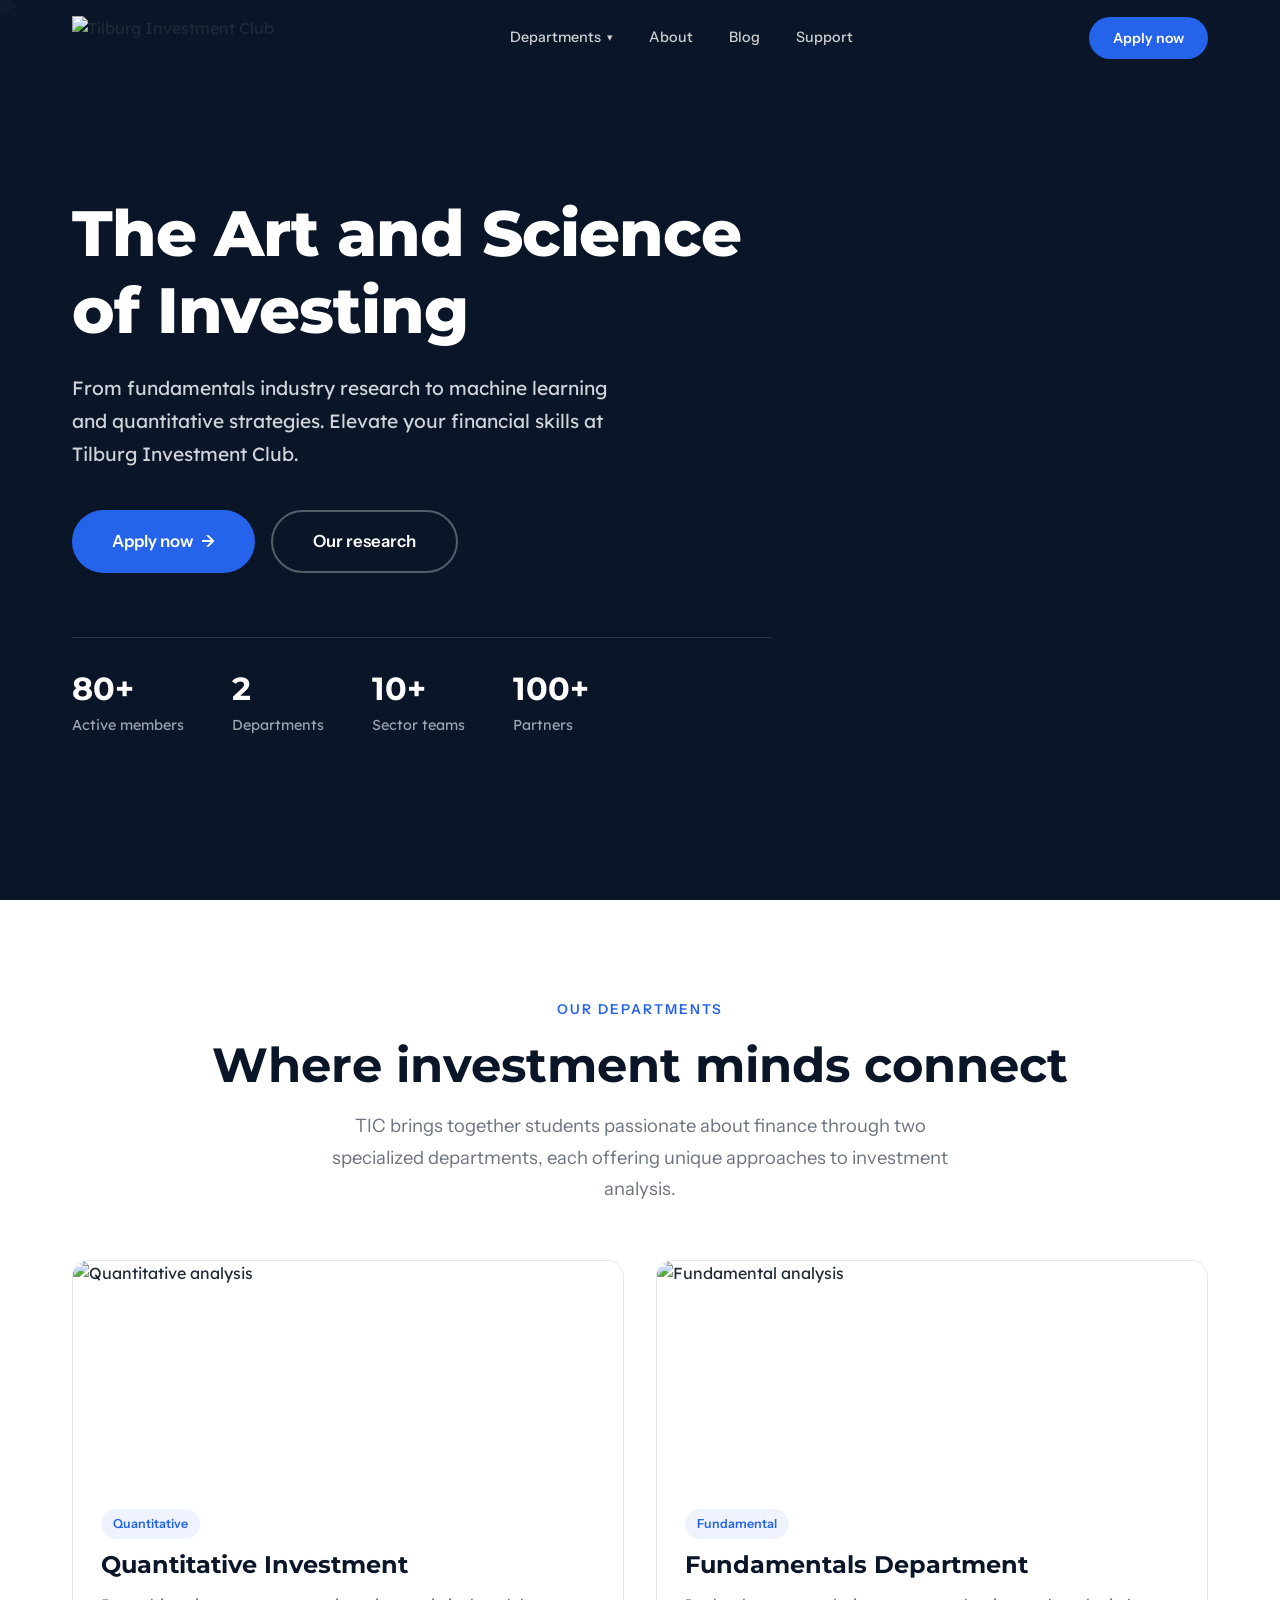
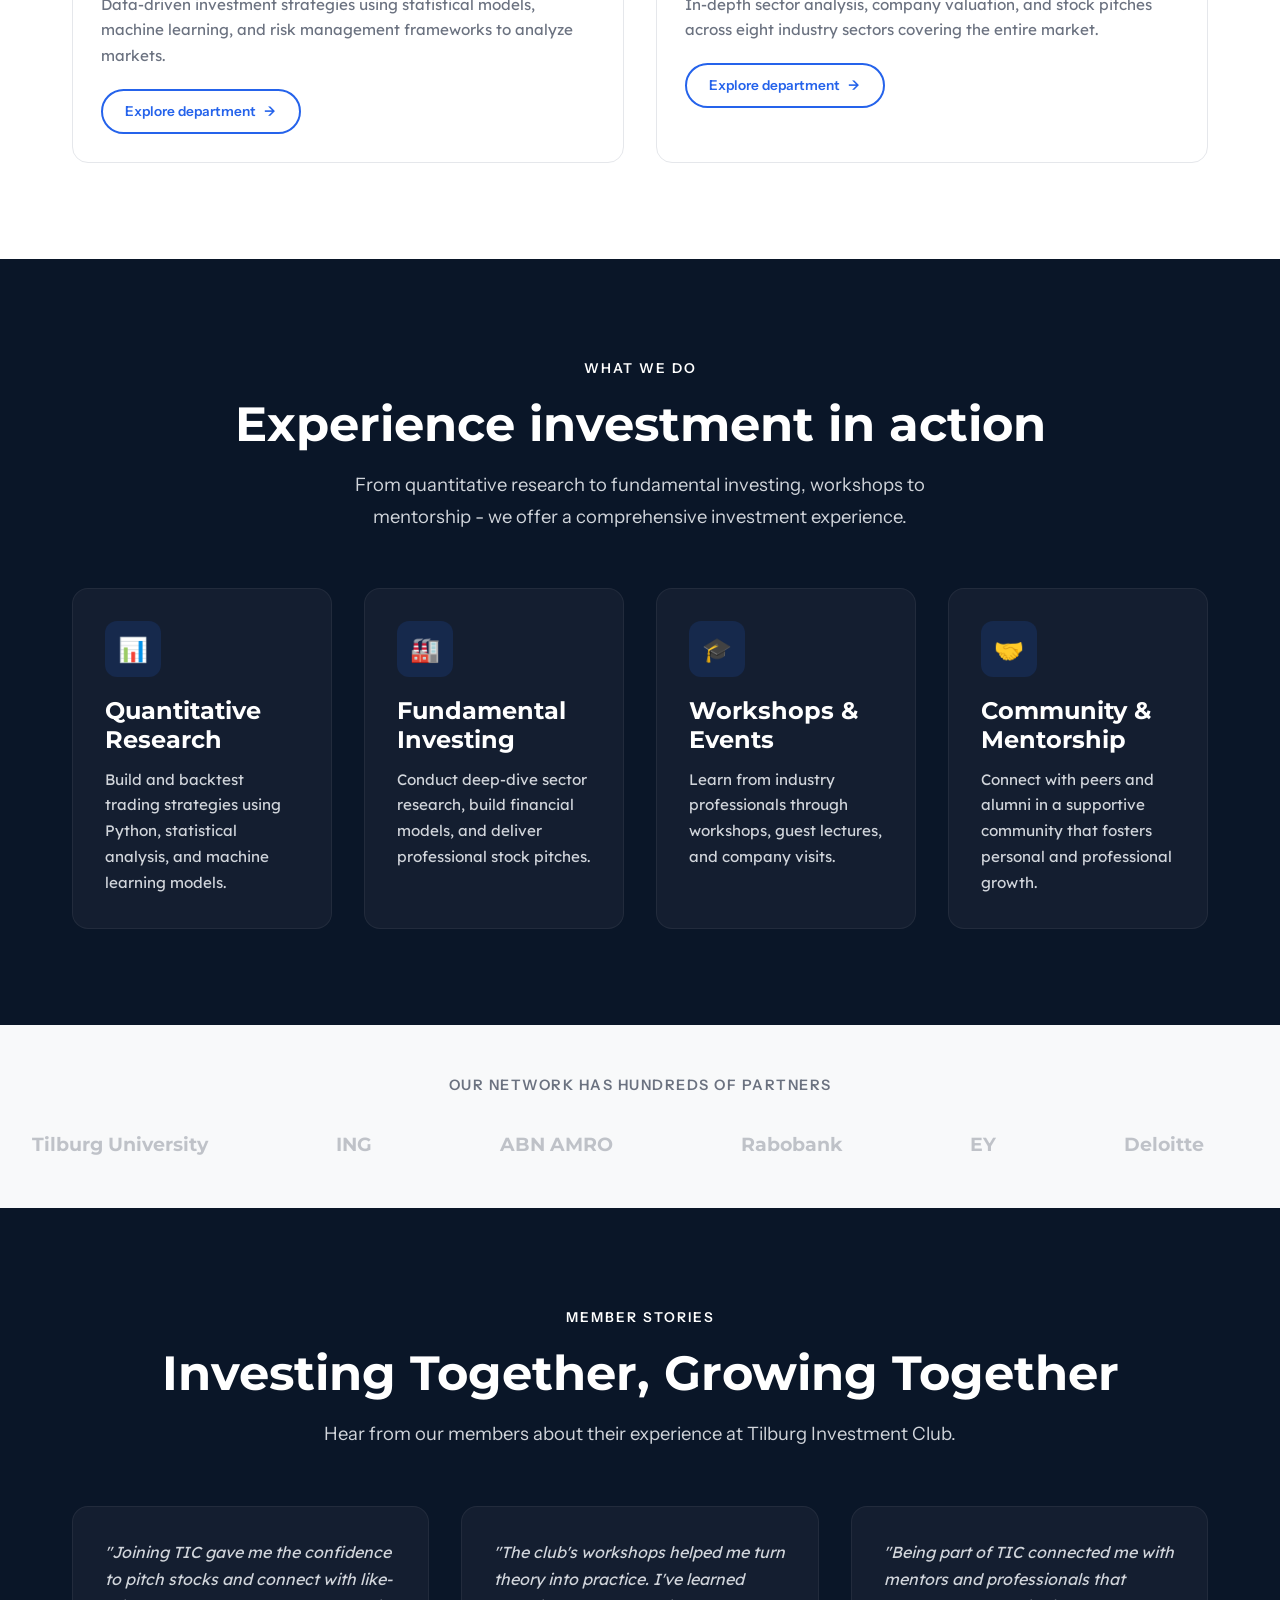
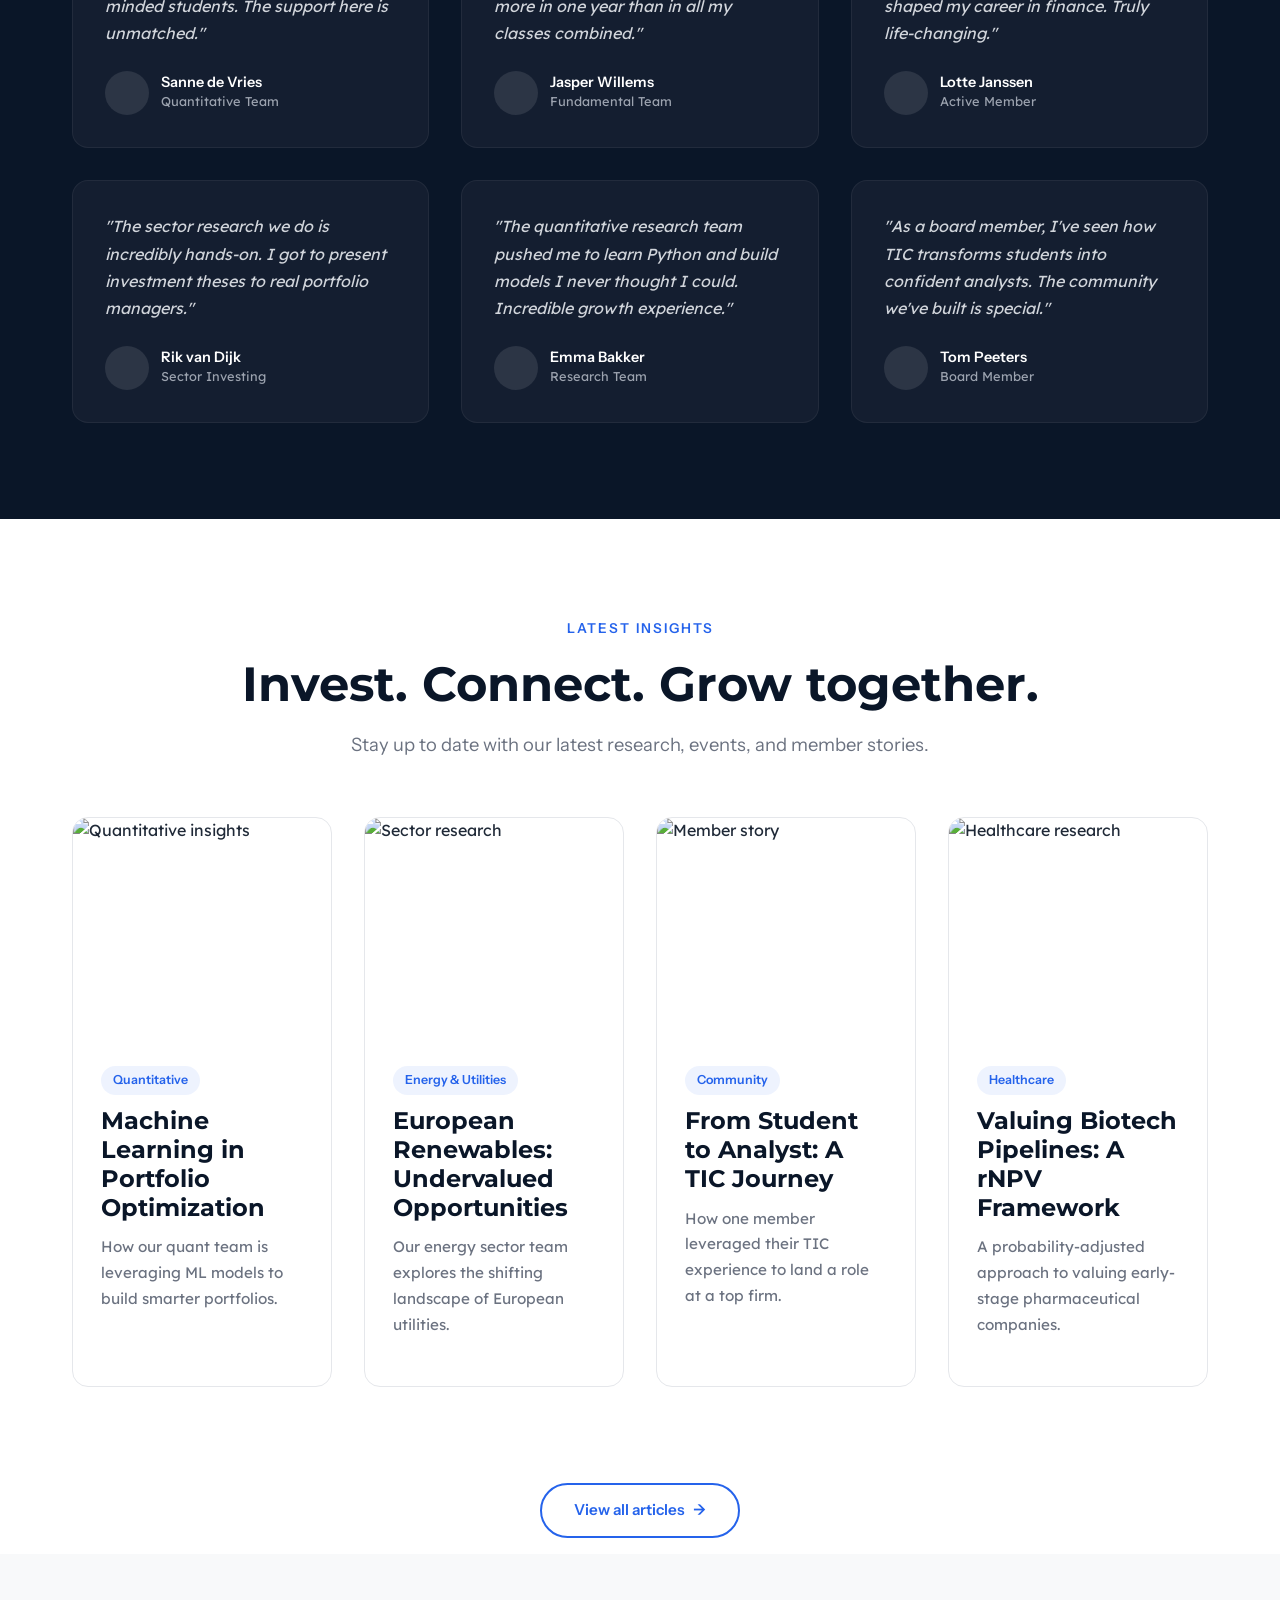
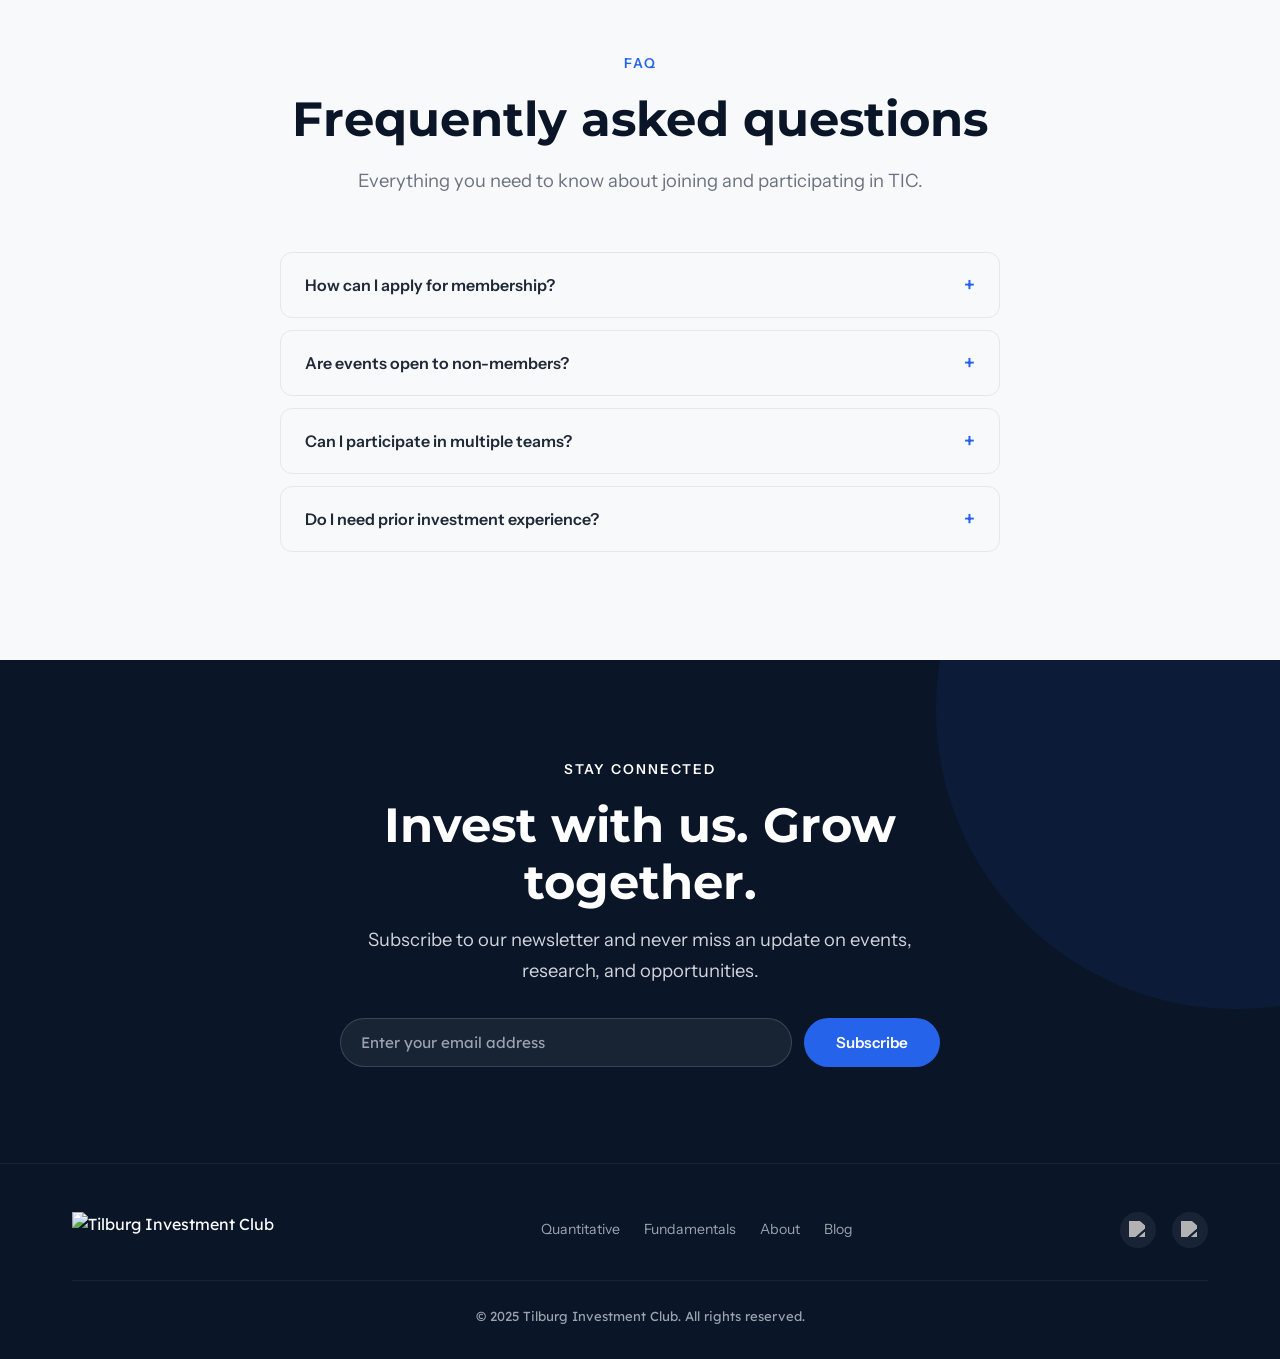
==== index.html @ bc1959e9 "initial website commit" ====
<!DOCTYPE html>
<html lang="en">
<head>
  <meta charset="UTF-8">
  <meta name="viewport" content="width=device-width, initial-scale=1.0">
  <title>Tilburg Investment Club - The Art and Science of Investing</title>
  <meta name="description" content="From fundamentals industry research to machine learning and quantitative strategies. Elevate your financial skills at Tilburg Investment Club.">
  <link rel="preconnect" href="https://fonts.googleapis.com">
  <link rel="preconnect" href="https://fonts.gstatic.com" crossorigin>
  <link href="https://fonts.googleapis.com/css2?family=Instrument+Sans:wght@400;500;600;700&family=Lexend:wght@300;400;500;600;700&family=Montserrat:wght@400;500;600;700;800;900&display=swap" rel="stylesheet">
  <link rel="stylesheet" href="css/style.css">
</head>
<body>

  <!-- Navigation -->
  <nav class="navbar">
    <div class="container">
      <a href="index.html" class="nav-logo">
        <img src="https://cdn.prod.website-files.com/695e2df7ee8dd9038d569d1b/69770d801072a12ac28bad9b_6bf71abe8759c9ac8caada21c4812571_TIC%20logo%20transparent%20BG.png" alt="Tilburg Investment Club">
      </a>

      <ul class="nav-menu">
        <li class="nav-item">
          <a href="#" class="nav-link">Departments <span class="chevron">&#9662;</span></a>
          <div class="nav-dropdown">
            <div class="dropdown-grid">
              <div class="dropdown-category">
                <div class="dropdown-category-title">Quantitative</div>
                <a href="quantitative.html" class="dropdown-link">
                  <span class="icon">&#128202;</span> Risk Management
                </a>
                <a href="quantitative.html" class="dropdown-link">
                  <span class="icon">&#128300;</span> Research Hub
                </a>
              </div>
              <div class="dropdown-category">
                <div class="dropdown-category-title">Fundamental</div>
                <a href="fundamentals.html" class="dropdown-link">
                  <span class="icon">&#127981;</span> Sector Focus
                </a>
                <a href="fundamentals.html" class="dropdown-link">
                  <span class="icon">&#128200;</span> Stock Pitches
                </a>
              </div>
              <div class="dropdown-category">
                <div class="dropdown-category-title">Community</div>
                <a href="#" class="dropdown-link">
                  <span class="icon">&#127891;</span> Events
                </a>
                <a href="#" class="dropdown-link">
                  <span class="icon">&#129309;</span> Membership
                </a>
              </div>
            </div>
          </div>
        </li>
        <li class="nav-item">
          <a href="about.html" class="nav-link">About</a>
        </li>
        <li class="nav-item">
          <a href="blog.html" class="nav-link">Blog</a>
        </li>
        <li class="nav-item">
          <a href="#" class="nav-link">Support</a>
        </li>
      </ul>

      <div class="nav-actions">
        <a href="#" class="btn-apply">Apply now</a>
      </div>

      <div class="nav-toggle">
        <span></span>
        <span></span>
        <span></span>
      </div>
    </div>
  </nav>

  <!-- Hero Section -->
  <section class="hero">
    <div class="hero-bg">
      <img src="https://cdn.prod.website-files.com/695e2df7ee8dd9038d569d1b/69770d850ad96fab68872a75_IMG_2122%202.JPG" alt="Tilburg Investment Club members">
    </div>
    <div class="container">
      <div class="hero-content">
        <h1>The Art and Science of Investing</h1>
        <p>From fundamentals industry research to machine learning and quantitative strategies. Elevate your financial skills at Tilburg Investment Club.</p>
        <div class="hero-buttons">
          <a href="#" class="btn btn-primary btn-lg">Apply now <span class="arrow">&rarr;</span></a>
          <a href="#departments" class="btn btn-secondary btn-lg">Our research</a>
        </div>
        <div class="hero-stats">
          <div class="hero-stat">
            <h3>80+</h3>
            <p>Active members</p>
          </div>
          <div class="hero-stat">
            <h3>2</h3>
            <p>Departments</p>
          </div>
          <div class="hero-stat">
            <h3>10+</h3>
            <p>Sector teams</p>
          </div>
          <div class="hero-stat">
            <h3>100+</h3>
            <p>Partners</p>
          </div>
        </div>
      </div>
    </div>
  </section>

  <!-- Departments Overview -->
  <section id="departments" class="section">
    <div class="container">
      <div class="section-header text-center">
        <span class="section-label">Our Departments</span>
        <h2>Where investment minds connect</h2>
        <p class="subtitle" style="margin: 1rem auto 0;">TIC brings together students passionate about finance through two specialized departments, each offering unique approaches to investment analysis.</p>
      </div>

      <div class="grid-2">
        <!-- Quantitative Card -->
        <div class="card">
          <img class="card-img" src="https://cdn.prod.website-files.com/695e2df7ee8dd9038d569d1b/695e2eae22237865916643b4_883c9ede-cc83-4b21-8729-b1444bb0a16b.avif" alt="Quantitative analysis">
          <div class="card-body">
            <span class="card-tag">Quantitative</span>
            <h4 style="margin-top: 0.75rem;">Quantitative Investment</h4>
            <p>Data-driven investment strategies using statistical models, machine learning, and risk management frameworks to analyze markets.</p>
            <a href="quantitative.html" class="btn btn-outline btn-sm">Explore department <span class="arrow">&rarr;</span></a>
          </div>
        </div>

        <!-- Fundamental Card -->
        <div class="card">
          <img class="card-img" src="https://cdn.prod.website-files.com/695e2df7ee8dd9038d569d1b/695e2eaf0eece2474b3d7df4_aaaabefd-ebed-4f27-95ed-2439e6781f04.avif" alt="Fundamental analysis">
          <div class="card-body">
            <span class="card-tag">Fundamental</span>
            <h4 style="margin-top: 0.75rem;">Fundamentals Department</h4>
            <p>In-depth sector analysis, company valuation, and stock pitches across eight industry sectors covering the entire market.</p>
            <a href="fundamentals.html" class="btn btn-outline btn-sm">Explore department <span class="arrow">&rarr;</span></a>
          </div>
        </div>
      </div>
    </div>
  </section>

  <!-- Experience Section -->
  <section class="section dark-section text-white">
    <div class="container">
      <div class="section-header text-center">
        <span class="section-label">What We Do</span>
        <h2>Experience investment in action</h2>
        <p class="subtitle" style="margin: 1rem auto 0;">From quantitative research to fundamental investing, workshops to mentorship - we offer a comprehensive investment experience.</p>
      </div>

      <div class="grid-4">
        <div class="feature-card" style="background: var(--color-card-dark); border-color: rgba(255,255,255,0.06);">
          <div class="icon-box" style="background: rgba(37,99,235,0.15);">&#128202;</div>
          <h4 style="color: var(--color-white);">Quantitative Research</h4>
          <p style="color: var(--color-text-on-dark);">Build and backtest trading strategies using Python, statistical analysis, and machine learning models.</p>
        </div>
        <div class="feature-card" style="background: var(--color-card-dark); border-color: rgba(255,255,255,0.06);">
          <div class="icon-box" style="background: rgba(37,99,235,0.15);">&#127981;</div>
          <h4 style="color: var(--color-white);">Fundamental Investing</h4>
          <p style="color: var(--color-text-on-dark);">Conduct deep-dive sector research, build financial models, and deliver professional stock pitches.</p>
        </div>
        <div class="feature-card" style="background: var(--color-card-dark); border-color: rgba(255,255,255,0.06);">
          <div class="icon-box" style="background: rgba(37,99,235,0.15);">&#127891;</div>
          <h4 style="color: var(--color-white);">Workshops &amp; Events</h4>
          <p style="color: var(--color-text-on-dark);">Learn from industry professionals through workshops, guest lectures, and company visits.</p>
        </div>
        <div class="feature-card" style="background: var(--color-card-dark); border-color: rgba(255,255,255,0.06);">
          <div class="icon-box" style="background: rgba(37,99,235,0.15);">&#129309;</div>
          <h4 style="color: var(--color-white);">Community &amp; Mentorship</h4>
          <p style="color: var(--color-text-on-dark);">Connect with peers and alumni in a supportive community that fosters personal and professional growth.</p>
        </div>
      </div>
    </div>
  </section>

  <!-- Partners -->
  <section class="partners-section">
    <div class="container text-center" style="margin-bottom: 2rem;">
      <p style="font-family: var(--font-ui); font-weight: 600; color: var(--color-mid-gray); font-size: 0.9rem; text-transform: uppercase; letter-spacing: 1.5px;">Our network has hundreds of partners</p>
    </div>
    <div class="partners-track">
      <span style="font-family: var(--font-heading); font-weight: 700; color: var(--color-mid-gray); opacity: 0.4; font-size: 1.2rem; white-space: nowrap; padding: 0 2rem;">Tilburg University</span>
      <span style="font-family: var(--font-heading); font-weight: 700; color: var(--color-mid-gray); opacity: 0.4; font-size: 1.2rem; white-space: nowrap; padding: 0 2rem;">ING</span>
      <span style="font-family: var(--font-heading); font-weight: 700; color: var(--color-mid-gray); opacity: 0.4; font-size: 1.2rem; white-space: nowrap; padding: 0 2rem;">ABN AMRO</span>
      <span style="font-family: var(--font-heading); font-weight: 700; color: var(--color-mid-gray); opacity: 0.4; font-size: 1.2rem; white-space: nowrap; padding: 0 2rem;">Rabobank</span>
      <span style="font-family: var(--font-heading); font-weight: 700; color: var(--color-mid-gray); opacity: 0.4; font-size: 1.2rem; white-space: nowrap; padding: 0 2rem;">EY</span>
      <span style="font-family: var(--font-heading); font-weight: 700; color: var(--color-mid-gray); opacity: 0.4; font-size: 1.2rem; white-space: nowrap; padding: 0 2rem;">Deloitte</span>
      <span style="font-family: var(--font-heading); font-weight: 700; color: var(--color-mid-gray); opacity: 0.4; font-size: 1.2rem; white-space: nowrap; padding: 0 2rem;">KPMG</span>
      <span style="font-family: var(--font-heading); font-weight: 700; color: var(--color-mid-gray); opacity: 0.4; font-size: 1.2rem; white-space: nowrap; padding: 0 2rem;">PwC</span>
      <!-- Duplicate for seamless scroll -->
      <span style="font-family: var(--font-heading); font-weight: 700; color: var(--color-mid-gray); opacity: 0.4; font-size: 1.2rem; white-space: nowrap; padding: 0 2rem;">Tilburg University</span>
      <span style="font-family: var(--font-heading); font-weight: 700; color: var(--color-mid-gray); opacity: 0.4; font-size: 1.2rem; white-space: nowrap; padding: 0 2rem;">ING</span>
      <span style="font-family: var(--font-heading); font-weight: 700; color: var(--color-mid-gray); opacity: 0.4; font-size: 1.2rem; white-space: nowrap; padding: 0 2rem;">ABN AMRO</span>
      <span style="font-family: var(--font-heading); font-weight: 700; color: var(--color-mid-gray); opacity: 0.4; font-size: 1.2rem; white-space: nowrap; padding: 0 2rem;">Rabobank</span>
      <span style="font-family: var(--font-heading); font-weight: 700; color: var(--color-mid-gray); opacity: 0.4; font-size: 1.2rem; white-space: nowrap; padding: 0 2rem;">EY</span>
      <span style="font-family: var(--font-heading); font-weight: 700; color: var(--color-mid-gray); opacity: 0.4; font-size: 1.2rem; white-space: nowrap; padding: 0 2rem;">Deloitte</span>
      <span style="font-family: var(--font-heading); font-weight: 700; color: var(--color-mid-gray); opacity: 0.4; font-size: 1.2rem; white-space: nowrap; padding: 0 2rem;">KPMG</span>
      <span style="font-family: var(--font-heading); font-weight: 700; color: var(--color-mid-gray); opacity: 0.4; font-size: 1.2rem; white-space: nowrap; padding: 0 2rem;">PwC</span>
    </div>
  </section>

  <!-- Testimonials -->
  <section class="section dark-section text-white">
    <div class="container">
      <div class="section-header text-center">
        <span class="section-label">Member Stories</span>
        <h2>Investing Together, Growing Together</h2>
        <p class="subtitle" style="margin: 1rem auto 0;">Hear from our members about their experience at Tilburg Investment Club.</p>
      </div>

      <div class="grid-3">
        <div class="testimonial-card">
          <p class="quote">"Joining TIC gave me the confidence to pitch stocks and connect with like-minded students. The support here is unmatched."</p>
          <div class="testimonial-author">
            <div class="testimonial-avatar"></div>
            <div class="testimonial-info">
              <h5>Sanne de Vries</h5>
              <p>Quantitative Team</p>
            </div>
          </div>
        </div>
        <div class="testimonial-card">
          <p class="quote">"The club's workshops helped me turn theory into practice. I've learned more in one year than in all my classes combined."</p>
          <div class="testimonial-author">
            <div class="testimonial-avatar"></div>
            <div class="testimonial-info">
              <h5>Jasper Willems</h5>
              <p>Fundamental Team</p>
            </div>
          </div>
        </div>
        <div class="testimonial-card">
          <p class="quote">"Being part of TIC connected me with mentors and professionals that shaped my career in finance. Truly life-changing."</p>
          <div class="testimonial-author">
            <div class="testimonial-avatar"></div>
            <div class="testimonial-info">
              <h5>Lotte Janssen</h5>
              <p>Active Member</p>
            </div>
          </div>
        </div>
        <div class="testimonial-card">
          <p class="quote">"The sector research we do is incredibly hands-on. I got to present investment theses to real portfolio managers."</p>
          <div class="testimonial-author">
            <div class="testimonial-avatar"></div>
            <div class="testimonial-info">
              <h5>Rik van Dijk</h5>
              <p>Sector Investing</p>
            </div>
          </div>
        </div>
        <div class="testimonial-card">
          <p class="quote">"The quantitative research team pushed me to learn Python and build models I never thought I could. Incredible growth experience."</p>
          <div class="testimonial-author">
            <div class="testimonial-avatar"></div>
            <div class="testimonial-info">
              <h5>Emma Bakker</h5>
              <p>Research Team</p>
            </div>
          </div>
        </div>
        <div class="testimonial-card">
          <p class="quote">"As a board member, I've seen how TIC transforms students into confident analysts. The community we've built is special."</p>
          <div class="testimonial-author">
            <div class="testimonial-avatar"></div>
            <div class="testimonial-info">
              <h5>Tom Peeters</h5>
              <p>Board Member</p>
            </div>
          </div>
        </div>
      </div>
    </div>
  </section>

  <!-- Blog / News -->
  <section class="section">
    <div class="container">
      <div class="section-header text-center">
        <span class="section-label">Latest Insights</span>
        <h2>Invest. Connect. Grow together.</h2>
        <p class="subtitle" style="margin: 1rem auto 0;">Stay up to date with our latest research, events, and member stories.</p>
      </div>

      <div class="grid-4">
        <a href="article.html?id=ml-portfolio-optimization" class="card" style="text-decoration:none; color:inherit;">
          <img class="card-img" src="https://cdn.prod.website-files.com/695e2df7ee8dd9038d569d1b/69a5f2140d94759156ad0491_5144675a-2715-4324-8a52-b66e8c38b852.avif" alt="Quantitative insights">
          <div class="card-body">
            <span class="card-tag">Quantitative</span>
            <h4 style="margin-top: 0.75rem;">Machine Learning in Portfolio Optimization</h4>
            <p>How our quant team is leveraging ML models to build smarter portfolios.</p>
          </div>
        </a>
        <a href="article.html?id=european-renewables-undervalued" class="card" style="text-decoration:none; color:inherit;">
          <img class="card-img" src="https://cdn.prod.website-files.com/695e2df7ee8dd9038d569d1b/69a5f2140d94759156ad0485_bda9df45-f543-4ccc-a40b-11065d5a5675.avif" alt="Sector research">
          <div class="card-body">
            <span class="card-tag">Energy &amp; Utilities</span>
            <h4 style="margin-top: 0.75rem;">European Renewables: Undervalued Opportunities</h4>
            <p>Our energy sector team explores the shifting landscape of European utilities.</p>
          </div>
        </a>
        <a href="article.html?id=from-student-to-analyst" class="card" style="text-decoration:none; color:inherit;">
          <img class="card-img" src="https://cdn.prod.website-files.com/695e2df7ee8dd9038d569d1b/69a5f2140d94759156ad0497_0e8fd889-0c57-496c-a883-4dafd39d346a.avif" alt="Member story">
          <div class="card-body">
            <span class="card-tag">Community</span>
            <h4 style="margin-top: 0.75rem;">From Student to Analyst: A TIC Journey</h4>
            <p>How one member leveraged their TIC experience to land a role at a top firm.</p>
          </div>
        </a>
        <a href="article.html?id=biotech-pipeline-valuation" class="card" style="text-decoration:none; color:inherit;">
          <img class="card-img" src="https://cdn.prod.website-files.com/695e2df7ee8dd9038d569d1b/69a5f2140d94759156ad04a2_5113c4db-6904-4a9d-8dea-284a9fb7c8e1.avif" alt="Healthcare research">
          <div class="card-body">
            <span class="card-tag">Healthcare</span>
            <h4 style="margin-top: 0.75rem;">Valuing Biotech Pipelines: A rNPV Framework</h4>
            <p>A probability-adjusted approach to valuing early-stage pharmaceutical companies.</p>
          </div>
        </a>
      </div>
    </div>
  </section>

  <!-- View all articles link -->
  <div style="text-align:center; padding: 0 0 1rem;">
    <a href="blog.html" class="btn btn-outline">View all articles <span class="arrow">&rarr;</span></a>
  </div>

  <!-- FAQ Section -->
  <section class="section" style="background: var(--color-off-white);">
    <div class="container">
      <div class="section-header text-center">
        <span class="section-label">FAQ</span>
        <h2>Frequently asked questions</h2>
        <p class="subtitle" style="margin: 1rem auto 0;">Everything you need to know about joining and participating in TIC.</p>
      </div>

      <div style="max-width: 720px; margin: 0 auto;">
        <div class="faq-item">
          <button class="faq-question">
            How can I apply for membership?
            <span class="faq-icon">+</span>
          </button>
          <div class="faq-answer">
            <div class="faq-answer-inner">Applications open at the start of each academic semester. Visit our application page and fill out the form. We review all applications and conduct brief interviews to get to know you better. No prior investment experience is required!</div>
          </div>
        </div>
        <div class="faq-item">
          <button class="faq-question">
            Are events open to non-members?
            <span class="faq-icon">+</span>
          </button>
          <div class="faq-answer">
            <div class="faq-answer-inner">Some of our larger events, workshops, and guest lectures are open to all Tilburg University students. However, our weekly team meetings and department-specific activities are exclusive to members.</div>
          </div>
        </div>
        <div class="faq-item">
          <button class="faq-question">
            Can I participate in multiple teams?
            <span class="faq-icon">+</span>
          </button>
          <div class="faq-answer">
            <div class="faq-answer-inner">Members are assigned to one primary department (Quantitative or Fundamental) and one team within that department. However, we encourage cross-department collaboration and you can attend open sessions from other teams.</div>
          </div>
        </div>
        <div class="faq-item">
          <button class="faq-question">
            Do I need prior investment experience?
            <span class="faq-icon">+</span>
          </button>
          <div class="faq-answer">
            <div class="faq-answer-inner">Not at all! We welcome students at every skill level. Our onboarding process includes training sessions, mentorship pairings, and educational resources to help you get up to speed quickly.</div>
          </div>
        </div>
      </div>
    </div>
  </section>

  <!-- CTA / Newsletter -->
  <section class="section cta-section text-white">
    <div class="container">
      <div class="cta-content text-center">
        <span class="section-label">Stay Connected</span>
        <h2>Invest with us. Grow together.</h2>
        <p class="subtitle" style="margin: 0.75rem auto 0;">Subscribe to our newsletter and never miss an update on events, research, and opportunities.</p>
        <form class="newsletter-form">
          <input type="email" placeholder="Enter your email address" required>
          <button type="submit" class="btn btn-primary">Subscribe</button>
        </form>
      </div>
    </div>
  </section>

  <!-- Footer -->
  <footer class="footer text-white">
    <div class="container">
      <div class="footer-content">
        <a href="index.html" class="footer-logo">
          <img src="https://cdn.prod.website-files.com/695e2df7ee8dd9038d569d1b/69770d801072a12ac28bad9b_6bf71abe8759c9ac8caada21c4812571_TIC%20logo%20transparent%20BG.png" alt="Tilburg Investment Club">
        </a>
        <div class="footer-links">
          <a href="quantitative.html">Quantitative</a>
          <a href="fundamentals.html">Fundamentals</a>
          <a href="#">About</a>
          <a href="#">Blog</a>
        </div>
        <div class="footer-social">
          <a href="https://www.linkedin.com/company/tilburg-investment-club" target="_blank" rel="noopener">
            <img src="https://cdn.prod.website-files.com/695e2df7ee8dd9038d569d1b/6995628a322a25ea661fc9a4_linkedin-svgrepo-com%20(2).svg" alt="LinkedIn">
          </a>
          <a href="mailto:tilburginvestmentclub@gmail.com">
            <img src="https://cdn.prod.website-files.com/695e2df7ee8dd9038d569d1b/69956264ce5367b9f816bc97_email-1-svgrepo-com%20(1).svg" alt="Email">
          </a>
        </div>
      </div>
      <div class="footer-bottom">
        <p>&copy; 2025 Tilburg Investment Club. All rights reserved.</p>
      </div>
    </div>
  </footer>

  <script src="js/main.js"></script>
</body>
</html>
---- css/style.css ----
/* ============================================
   Tilburg Investment Club - Main Stylesheet
   ============================================ */

/* CSS Reset & Base */
*, *::before, *::after {
  margin: 0;
  padding: 0;
  box-sizing: border-box;
}

:root {
  --color-primary: #0a1628;
  --color-primary-light: #111d32;
  --color-accent: #2563eb;
  --color-accent-hover: #1d4ed8;
  --color-accent-light: #3b82f6;
  --color-white: #ffffff;
  --color-off-white: #f8f9fa;
  --color-light-gray: #e9ecef;
  --color-mid-gray: #6b7280;
  --color-dark-gray: #374151;
  --color-text: #1f2937;
  --color-text-light: #9ca3af;
  --color-text-on-dark: #d1d5db;
  --color-border: #e5e7eb;
  --color-card-dark: #141e30;
  --color-success: #10b981;

  --font-heading: 'Montserrat', sans-serif;
  --font-body: 'Lexend', sans-serif;
  --font-ui: 'Instrument Sans', sans-serif;

  --shadow-sm: 0 1px 2px rgba(0, 0, 0, 0.05);
  --shadow-md: 0 4px 6px -1px rgba(0, 0, 0, 0.1), 0 2px 4px -2px rgba(0, 0, 0, 0.1);
  --shadow-lg: 0 10px 15px -3px rgba(0, 0, 0, 0.1), 0 4px 6px -4px rgba(0, 0, 0, 0.1);
  --shadow-xl: 0 20px 25px -5px rgba(0, 0, 0, 0.1), 0 8px 10px -6px rgba(0, 0, 0, 0.1);

  --radius-sm: 8px;
  --radius-md: 12px;
  --radius-lg: 16px;
  --radius-xl: 24px;
  --radius-full: 9999px;

  --transition: 0.3s ease;
  --max-width: 1200px;
}

html {
  scroll-behavior: smooth;
  font-size: 16px;
}

body {
  font-family: var(--font-body);
  color: var(--color-text);
  line-height: 1.6;
  background: var(--color-white);
  -webkit-font-smoothing: antialiased;
  -moz-osx-font-smoothing: grayscale;
}

a {
  text-decoration: none;
  color: inherit;
  transition: color var(--transition);
}

img {
  max-width: 100%;
  height: auto;
  display: block;
}

ul, ol {
  list-style: none;
}

/* ============================================
   Typography
   ============================================ */
h1, h2, h3, h4, h5, h6 {
  font-family: var(--font-heading);
  font-weight: 700;
  line-height: 1.2;
  color: var(--color-primary);
}

h1 { font-size: clamp(2.5rem, 5vw, 4rem); }
h2 { font-size: clamp(2rem, 4vw, 3rem); }
h3 { font-size: clamp(1.5rem, 3vw, 2rem); }
h4 { font-size: clamp(1.25rem, 2vw, 1.5rem); }

p {
  font-size: 1.05rem;
  line-height: 1.7;
  color: var(--color-dark-gray);
}

.text-white h1, .text-white h2, .text-white h3, .text-white h4,
.text-white p, .text-white a, .text-white li, .text-white span {
  color: var(--color-white);
}

.text-white p, .text-white .subtitle {
  color: var(--color-text-on-dark);
}

/* ============================================
   Layout Utilities
   ============================================ */
.container {
  width: 100%;
  max-width: var(--max-width);
  margin: 0 auto;
  padding: 0 2rem;
}

.section {
  padding: 6rem 0;
}

.section-sm {
  padding: 4rem 0;
}

.grid-2 {
  display: grid;
  grid-template-columns: repeat(2, 1fr);
  gap: 2rem;
}

.grid-3 {
  display: grid;
  grid-template-columns: repeat(3, 1fr);
  gap: 2rem;
}

.grid-4 {
  display: grid;
  grid-template-columns: repeat(4, 1fr);
  gap: 2rem;
}

.flex-center {
  display: flex;
  align-items: center;
  justify-content: center;
}

.flex-between {
  display: flex;
  align-items: center;
  justify-content: space-between;
}

.text-center {
  text-align: center;
}

.subtitle {
  font-family: var(--font-ui);
  font-size: 1.15rem;
  color: var(--color-mid-gray);
  max-width: 640px;
}

.section-label {
  font-family: var(--font-ui);
  font-size: 0.85rem;
  font-weight: 600;
  text-transform: uppercase;
  letter-spacing: 2px;
  color: var(--color-accent);
  margin-bottom: 1rem;
  display: inline-block;
}

.section-header {
  margin-bottom: 3.5rem;
}

.section-header .subtitle {
  margin-top: 1rem;
}

/* ============================================
   Buttons
   ============================================ */
.btn {
  display: inline-flex;
  align-items: center;
  gap: 0.5rem;
  font-family: var(--font-ui);
  font-size: 0.95rem;
  font-weight: 600;
  padding: 0.85rem 2rem;
  border-radius: var(--radius-full);
  border: none;
  cursor: pointer;
  transition: all var(--transition);
  white-space: nowrap;
}

.btn-primary {
  background: var(--color-accent);
  color: var(--color-white);
}

.btn-primary:hover {
  background: var(--color-accent-hover);
  transform: translateY(-1px);
  box-shadow: var(--shadow-lg);
}

.btn-secondary {
  background: transparent;
  color: var(--color-white);
  border: 2px solid rgba(255, 255, 255, 0.3);
}

.btn-secondary:hover {
  border-color: var(--color-white);
  background: rgba(255, 255, 255, 0.1);
}

.btn-outline {
  background: transparent;
  color: var(--color-accent);
  border: 2px solid var(--color-accent);
}

.btn-outline:hover {
  background: var(--color-accent);
  color: var(--color-white);
}

.btn-dark {
  background: var(--color-primary);
  color: var(--color-white);
}

.btn-dark:hover {
  background: var(--color-primary-light);
  transform: translateY(-1px);
  box-shadow: var(--shadow-lg);
}

.btn-sm {
  padding: 0.6rem 1.4rem;
  font-size: 0.85rem;
}

.btn-lg {
  padding: 1rem 2.5rem;
  font-size: 1.05rem;
}

.btn .arrow {
  transition: transform var(--transition);
}

.btn:hover .arrow {
  transform: translateX(4px);
}

/* ============================================
   Navigation
   ============================================ */
.navbar {
  position: fixed;
  top: 0;
  left: 0;
  right: 0;
  z-index: 1000;
  padding: 1rem 0;
  transition: all var(--transition);
  background: transparent;
}

.navbar.scrolled {
  background: rgba(10, 22, 40, 0.95);
  backdrop-filter: blur(20px);
  padding: 0.75rem 0;
  box-shadow: 0 4px 30px rgba(0, 0, 0, 0.15);
}

.navbar .container {
  display: flex;
  align-items: center;
  justify-content: space-between;
}

.nav-logo img {
  height: 44px;
  width: auto;
}

.nav-menu {
  display: flex;
  align-items: center;
  gap: 0.25rem;
}

.nav-item {
  position: relative;
}

.nav-link {
  font-family: var(--font-ui);
  font-size: 0.9rem;
  font-weight: 500;
  color: rgba(255, 255, 255, 0.8);
  padding: 0.6rem 1rem;
  border-radius: var(--radius-sm);
  transition: all var(--transition);
  display: flex;
  align-items: center;
  gap: 0.35rem;
}

.nav-link:hover {
  color: var(--color-white);
  background: rgba(255, 255, 255, 0.08);
}

.nav-link .chevron {
  font-size: 0.7rem;
  transition: transform var(--transition);
}

.nav-item:hover .chevron {
  transform: rotate(180deg);
}

.nav-dropdown {
  position: absolute;
  top: calc(100% + 0.5rem);
  left: 50%;
  transform: translateX(-50%) translateY(8px);
  background: var(--color-white);
  border-radius: var(--radius-lg);
  box-shadow: var(--shadow-xl);
  padding: 1.5rem;
  min-width: 560px;
  opacity: 0;
  visibility: hidden;
  transition: all 0.25s ease;
  border: 1px solid var(--color-border);
}

.nav-item:hover .nav-dropdown {
  opacity: 1;
  visibility: visible;
  transform: translateX(-50%) translateY(0);
}

.dropdown-grid {
  display: grid;
  grid-template-columns: repeat(3, 1fr);
  gap: 0.5rem;
}

.dropdown-category {
  padding: 0.75rem;
}

.dropdown-category-title {
  font-family: var(--font-heading);
  font-size: 0.75rem;
  font-weight: 700;
  text-transform: uppercase;
  letter-spacing: 1.5px;
  color: var(--color-mid-gray);
  margin-bottom: 0.75rem;
  padding-bottom: 0.5rem;
  border-bottom: 1px solid var(--color-border);
}

.dropdown-link {
  display: flex;
  align-items: center;
  gap: 0.6rem;
  padding: 0.5rem 0.6rem;
  border-radius: var(--radius-sm);
  font-family: var(--font-ui);
  font-size: 0.88rem;
  font-weight: 500;
  color: var(--color-text);
  transition: all var(--transition);
}

.dropdown-link:hover {
  background: var(--color-off-white);
  color: var(--color-accent);
}

.dropdown-link .icon {
  width: 32px;
  height: 32px;
  border-radius: var(--radius-sm);
  background: var(--color-off-white);
  display: flex;
  align-items: center;
  justify-content: center;
  font-size: 1rem;
  flex-shrink: 0;
}

.nav-actions {
  display: flex;
  align-items: center;
  gap: 0.75rem;
}

.btn-apply {
  background: var(--color-accent);
  color: var(--color-white);
  font-family: var(--font-ui);
  font-size: 0.88rem;
  font-weight: 600;
  padding: 0.6rem 1.5rem;
  border-radius: var(--radius-full);
  border: none;
  cursor: pointer;
  transition: all var(--transition);
}

.btn-apply:hover {
  background: var(--color-accent-hover);
  transform: translateY(-1px);
  box-shadow: 0 4px 12px rgba(37, 99, 235, 0.4);
}

/* Mobile Nav */
.nav-toggle {
  display: none;
  flex-direction: column;
  gap: 5px;
  cursor: pointer;
  padding: 0.5rem;
  z-index: 1001;
}

.nav-toggle span {
  display: block;
  width: 24px;
  height: 2px;
  background: var(--color-white);
  transition: all var(--transition);
  border-radius: 2px;
}

.nav-toggle.active span:nth-child(1) {
  transform: rotate(45deg) translate(5px, 5px);
}

.nav-toggle.active span:nth-child(2) {
  opacity: 0;
}

.nav-toggle.active span:nth-child(3) {
  transform: rotate(-45deg) translate(5px, -5px);
}

/* ============================================
   Hero Section
   ============================================ */
.hero {
  position: relative;
  min-height: 100vh;
  display: flex;
  align-items: center;
  background: var(--color-primary);
  overflow: hidden;
}

.hero-bg {
  position: absolute;
  inset: 0;
  z-index: 1;
}

.hero-bg img {
  width: 100%;
  height: 100%;
  object-fit: cover;
  opacity: 0.35;
}

.hero-bg::after {
  content: '';
  position: absolute;
  inset: 0;
  background: linear-gradient(
    135deg,
    rgba(10, 22, 40, 0.92) 0%,
    rgba(10, 22, 40, 0.7) 50%,
    rgba(10, 22, 40, 0.85) 100%
  );
}

.hero .container {
  position: relative;
  z-index: 2;
}

.hero-content {
  max-width: 700px;
  padding: 8rem 0 6rem;
}

.hero h1 {
  color: var(--color-white);
  margin-bottom: 1.5rem;
  font-weight: 800;
  letter-spacing: -1px;
}

.hero p {
  color: var(--color-text-on-dark);
  font-size: 1.2rem;
  margin-bottom: 2.5rem;
  max-width: 560px;
}

.hero-buttons {
  display: flex;
  gap: 1rem;
  flex-wrap: wrap;
}

.hero-stats {
  display: flex;
  gap: 3rem;
  margin-top: 4rem;
  padding-top: 2rem;
  border-top: 1px solid rgba(255, 255, 255, 0.12);
}

.hero-stat h3 {
  color: var(--color-white);
  font-size: 2rem;
  margin-bottom: 0.25rem;
}

.hero-stat p {
  font-size: 0.9rem;
  color: var(--color-text-light);
  margin-bottom: 0;
}

/* ============================================
   Cards
   ============================================ */
.card {
  background: var(--color-white);
  border-radius: var(--radius-lg);
  overflow: hidden;
  transition: all var(--transition);
  border: 1px solid var(--color-border);
}

.card:hover {
  transform: translateY(-4px);
  box-shadow: var(--shadow-xl);
}

.card-img {
  width: 100%;
  height: 220px;
  object-fit: cover;
}

.card-body {
  padding: 1.75rem;
}

.card-body h4 {
  margin-bottom: 0.75rem;
}

.card-body p {
  font-size: 0.95rem;
  color: var(--color-mid-gray);
  margin-bottom: 1.25rem;
}

.card-tag {
  display: inline-block;
  font-family: var(--font-ui);
  font-size: 0.78rem;
  font-weight: 600;
  padding: 0.3rem 0.75rem;
  border-radius: var(--radius-full);
  background: rgba(37, 99, 235, 0.08);
  color: var(--color-accent);
}

/* Dark Cards */
.card-dark {
  background: var(--color-card-dark);
  border: 1px solid rgba(255, 255, 255, 0.06);
}

.card-dark:hover {
  border-color: rgba(255, 255, 255, 0.12);
}

.card-dark h4 {
  color: var(--color-white);
}

.card-dark p {
  color: var(--color-text-on-dark);
}

/* Feature Card */
.feature-card {
  padding: 2rem;
  border-radius: var(--radius-lg);
  background: var(--color-white);
  border: 1px solid var(--color-border);
  transition: all var(--transition);
}

.feature-card:hover {
  transform: translateY(-4px);
  box-shadow: var(--shadow-xl);
  border-color: rgba(37, 99, 235, 0.2);
}

.feature-card .icon-box {
  width: 56px;
  height: 56px;
  border-radius: var(--radius-md);
  background: rgba(37, 99, 235, 0.08);
  display: flex;
  align-items: center;
  justify-content: center;
  font-size: 1.5rem;
  margin-bottom: 1.25rem;
}

.feature-card h4 {
  margin-bottom: 0.75rem;
}

.feature-card p {
  font-size: 0.95rem;
}

/* Team Card */
.team-card {
  background: var(--color-white);
  border-radius: var(--radius-lg);
  overflow: hidden;
  border: 1px solid var(--color-border);
  transition: all var(--transition);
}

.team-card:hover {
  transform: translateY(-4px);
  box-shadow: var(--shadow-xl);
}

.team-card-header {
  padding: 2rem 2rem 1.5rem;
  position: relative;
}

.team-card-icon {
  width: 64px;
  height: 64px;
  border-radius: var(--radius-md);
  display: flex;
  align-items: center;
  justify-content: center;
  font-size: 1.75rem;
  margin-bottom: 1rem;
}

.team-card-header h3 {
  margin-bottom: 0.5rem;
}

.team-card-header p {
  font-size: 0.95rem;
  color: var(--color-mid-gray);
}

.team-card-body {
  padding: 0 2rem 2rem;
}

.team-card-body ul {
  display: flex;
  flex-direction: column;
  gap: 0.6rem;
}

.team-card-body li {
  display: flex;
  align-items: center;
  gap: 0.6rem;
  font-size: 0.95rem;
  color: var(--color-dark-gray);
}

.team-card-body li .check {
  color: var(--color-success);
  font-weight: bold;
  flex-shrink: 0;
}

.team-card-footer {
  padding: 1.25rem 2rem;
  border-top: 1px solid var(--color-border);
  background: var(--color-off-white);
}

/* Sector Card */
.sector-card {
  background: var(--color-white);
  border-radius: var(--radius-lg);
  padding: 2rem;
  border: 1px solid var(--color-border);
  transition: all var(--transition);
  position: relative;
  overflow: hidden;
}

.sector-card::before {
  content: '';
  position: absolute;
  top: 0;
  left: 0;
  right: 0;
  height: 4px;
  background: var(--color-accent);
  transform: scaleX(0);
  transition: transform var(--transition);
}

.sector-card:hover {
  transform: translateY(-4px);
  box-shadow: var(--shadow-xl);
}

.sector-card:hover::before {
  transform: scaleX(1);
}

.sector-card .sector-icon {
  width: 52px;
  height: 52px;
  border-radius: var(--radius-md);
  display: flex;
  align-items: center;
  justify-content: center;
  font-size: 1.5rem;
  margin-bottom: 1.25rem;
}

.sector-card h4 {
  margin-bottom: 0.5rem;
}

.sector-card p {
  font-size: 0.9rem;
  color: var(--color-mid-gray);
  margin-bottom: 1rem;
}

.sector-card .sector-tags {
  display: flex;
  flex-wrap: wrap;
  gap: 0.4rem;
}

.sector-tag {
  font-family: var(--font-ui);
  font-size: 0.72rem;
  font-weight: 500;
  padding: 0.25rem 0.6rem;
  border-radius: var(--radius-full);
  background: var(--color-off-white);
  color: var(--color-mid-gray);
  border: 1px solid var(--color-border);
}

/* ============================================
   Testimonials
   ============================================ */
.testimonial-card {
  background: var(--color-card-dark);
  border-radius: var(--radius-lg);
  padding: 2rem;
  border: 1px solid rgba(255, 255, 255, 0.06);
  transition: all var(--transition);
}

.testimonial-card:hover {
  border-color: rgba(255, 255, 255, 0.12);
  transform: translateY(-2px);
}

.testimonial-card .quote {
  font-size: 1rem;
  color: var(--color-text-on-dark);
  line-height: 1.7;
  margin-bottom: 1.5rem;
  font-style: italic;
}

.testimonial-author {
  display: flex;
  align-items: center;
  gap: 0.75rem;
}

.testimonial-avatar {
  width: 44px;
  height: 44px;
  border-radius: 50%;
  object-fit: cover;
  background: rgba(255, 255, 255, 0.1);
}

.testimonial-info h5 {
  color: var(--color-white);
  font-family: var(--font-ui);
  font-size: 0.9rem;
  font-weight: 600;
}

.testimonial-info p {
  color: var(--color-text-light);
  font-size: 0.8rem;
}

/* ============================================
   Partners Rolling
   ============================================ */
.partners-section {
  padding: 3rem 0;
  background: var(--color-off-white);
  overflow: hidden;
}

.partners-track {
  display: flex;
  animation: scroll-partners 30s linear infinite;
  gap: 4rem;
  width: max-content;
}

.partners-track:hover {
  animation-play-state: paused;
}

.partner-logo {
  height: 36px;
  opacity: 0.5;
  filter: grayscale(100%);
  transition: all var(--transition);
  flex-shrink: 0;
}

.partner-logo:hover {
  opacity: 1;
  filter: grayscale(0%);
}

@keyframes scroll-partners {
  0% { transform: translateX(0); }
  100% { transform: translateX(-50%); }
}

/* ============================================
   FAQ Section
   ============================================ */
.faq-item {
  border: 1px solid var(--color-border);
  border-radius: var(--radius-md);
  margin-bottom: 0.75rem;
  overflow: hidden;
  transition: all var(--transition);
}

.faq-item:hover {
  border-color: rgba(37, 99, 235, 0.2);
}

.faq-question {
  width: 100%;
  display: flex;
  align-items: center;
  justify-content: space-between;
  padding: 1.25rem 1.5rem;
  background: none;
  border: none;
  cursor: pointer;
  font-family: var(--font-ui);
  font-size: 1rem;
  font-weight: 600;
  color: var(--color-text);
  text-align: left;
}

.faq-question .faq-icon {
  font-size: 1.25rem;
  transition: transform var(--transition);
  color: var(--color-accent);
  flex-shrink: 0;
  margin-left: 1rem;
}

.faq-item.active .faq-icon {
  transform: rotate(45deg);
}

.faq-answer {
  max-height: 0;
  overflow: hidden;
  transition: max-height 0.35s ease;
}

.faq-answer-inner {
  padding: 0 1.5rem 1.25rem;
  color: var(--color-mid-gray);
  font-size: 0.95rem;
  line-height: 1.7;
}

/* ============================================
   CTA / Newsletter Section
   ============================================ */
.cta-section {
  background: var(--color-primary);
  position: relative;
  overflow: hidden;
}

.cta-section::before {
  content: '';
  position: absolute;
  top: -50%;
  right: -20%;
  width: 600px;
  height: 600px;
  border-radius: 50%;
  background: rgba(37, 99, 235, 0.08);
}

.cta-content {
  position: relative;
  z-index: 2;
  max-width: 600px;
  margin: 0 auto;
}

.newsletter-form {
  display: flex;
  gap: 0.75rem;
  margin-top: 2rem;
}

.newsletter-form input {
  flex: 1;
  padding: 0.85rem 1.25rem;
  border-radius: var(--radius-full);
  border: 1px solid rgba(255, 255, 255, 0.15);
  background: rgba(255, 255, 255, 0.06);
  color: var(--color-white);
  font-family: var(--font-body);
  font-size: 0.95rem;
  outline: none;
  transition: border-color var(--transition);
}

.newsletter-form input::placeholder {
  color: var(--color-text-light);
}

.newsletter-form input:focus {
  border-color: var(--color-accent);
}

/* ============================================
   Footer
   ============================================ */
.footer {
  background: var(--color-primary);
  border-top: 1px solid rgba(255, 255, 255, 0.06);
  padding: 3rem 0 2rem;
}

.footer-content {
  display: flex;
  align-items: center;
  justify-content: space-between;
}

.footer-logo img {
  height: 36px;
}

.footer-links {
  display: flex;
  align-items: center;
  gap: 1.5rem;
}

.footer-links a {
  color: var(--color-text-light);
  font-family: var(--font-ui);
  font-size: 0.88rem;
  transition: color var(--transition);
  display: flex;
  align-items: center;
  gap: 0.4rem;
}

.footer-links a:hover {
  color: var(--color-white);
}

.footer-social {
  display: flex;
  align-items: center;
  gap: 1rem;
}

.footer-social a {
  width: 36px;
  height: 36px;
  border-radius: 50%;
  background: rgba(255, 255, 255, 0.06);
  display: flex;
  align-items: center;
  justify-content: center;
  transition: all var(--transition);
}

.footer-social a:hover {
  background: rgba(255, 255, 255, 0.12);
}

.footer-social img {
  width: 18px;
  height: 18px;
  filter: brightness(0) invert(0.7);
}

.footer-bottom {
  margin-top: 2rem;
  padding-top: 1.5rem;
  border-top: 1px solid rgba(255, 255, 255, 0.06);
  text-align: center;
}

.footer-bottom p {
  font-size: 0.82rem;
  color: var(--color-text-light);
}

/* ============================================
   Department Page Hero
   ============================================ */
.dept-hero {
  padding: 10rem 0 5rem;
  background: var(--color-primary);
  position: relative;
  overflow: hidden;
}

.dept-hero::before {
  content: '';
  position: absolute;
  top: -30%;
  right: -10%;
  width: 500px;
  height: 500px;
  border-radius: 50%;
  background: rgba(37, 99, 235, 0.06);
}

.dept-hero::after {
  content: '';
  position: absolute;
  bottom: -40%;
  left: -10%;
  width: 400px;
  height: 400px;
  border-radius: 50%;
  background: rgba(37, 99, 235, 0.04);
}

.dept-hero .container {
  position: relative;
  z-index: 2;
}

.dept-hero h1 {
  color: var(--color-white);
  margin-bottom: 1.5rem;
}

.dept-hero .subtitle {
  color: var(--color-text-on-dark);
  font-size: 1.2rem;
  max-width: 640px;
}

.dept-hero .dept-badges {
  display: flex;
  gap: 0.75rem;
  margin-top: 2rem;
  flex-wrap: wrap;
}

.dept-badge {
  display: inline-flex;
  align-items: center;
  gap: 0.5rem;
  padding: 0.5rem 1rem;
  border-radius: var(--radius-full);
  background: rgba(255, 255, 255, 0.06);
  border: 1px solid rgba(255, 255, 255, 0.1);
  font-family: var(--font-ui);
  font-size: 0.85rem;
  font-weight: 500;
  color: var(--color-text-on-dark);
}

/* ============================================
   Department Overview
   ============================================ */
.dept-overview {
  display: grid;
  grid-template-columns: 1fr 1fr;
  gap: 4rem;
  align-items: center;
}

.dept-overview-img {
  border-radius: var(--radius-xl);
  overflow: hidden;
  aspect-ratio: 4/3;
}

.dept-overview-img img {
  width: 100%;
  height: 100%;
  object-fit: cover;
}

.dept-overview-text h2 {
  margin-bottom: 1.25rem;
}

.dept-overview-text p {
  margin-bottom: 1rem;
}

/* ============================================
   Pillar Grid (quant page)
   ============================================ */
.pillar-card {
  background: var(--color-off-white);
  border-radius: var(--radius-lg);
  padding: 2.5rem 2rem;
  text-align: center;
  transition: all var(--transition);
  border: 1px solid transparent;
}

.pillar-card:hover {
  background: var(--color-white);
  border-color: var(--color-border);
  box-shadow: var(--shadow-lg);
}

.pillar-card .pillar-num {
  font-family: var(--font-heading);
  font-size: 3rem;
  font-weight: 800;
  color: rgba(37, 99, 235, 0.15);
  margin-bottom: 1rem;
  line-height: 1;
}

.pillar-card h4 {
  margin-bottom: 0.75rem;
}

.pillar-card p {
  font-size: 0.9rem;
}

/* ============================================
   Page Specific: Dark Section
   ============================================ */
.dark-section {
  background: var(--color-primary);
}

/* ============================================
   Responsive
   ============================================ */
@media (max-width: 1024px) {
  .grid-4 {
    grid-template-columns: repeat(2, 1fr);
  }

  .dept-overview {
    gap: 2.5rem;
  }
}

@media (max-width: 768px) {
  .section {
    padding: 4rem 0;
  }

  .nav-menu {
    display: none;
    position: fixed;
    inset: 0;
    background: var(--color-primary);
    flex-direction: column;
    align-items: center;
    justify-content: center;
    gap: 1rem;
    z-index: 999;
  }

  .nav-menu.open {
    display: flex;
  }

  .nav-toggle {
    display: flex;
  }

  .nav-dropdown {
    position: static;
    transform: none;
    min-width: unset;
    box-shadow: none;
    border: none;
    display: none;
    opacity: 1;
    visibility: visible;
    padding: 1rem;
    background: var(--color-off-white);
    border-radius: var(--radius-md);
    margin-top: 0.5rem;
  }

  .nav-item.open .nav-dropdown {
    display: block;
  }

  .dropdown-grid {
    grid-template-columns: 1fr;
  }

  .grid-2, .grid-3 {
    grid-template-columns: 1fr;
  }

  .grid-4 {
    grid-template-columns: 1fr;
  }

  .dept-overview {
    grid-template-columns: 1fr;
    gap: 2rem;
  }

  .hero-content {
    padding: 7rem 0 4rem;
  }

  .hero-stats {
    flex-direction: column;
    gap: 1.5rem;
  }

  .newsletter-form {
    flex-direction: column;
  }

  .footer-content {
    flex-direction: column;
    gap: 1.5rem;
    text-align: center;
  }

  .dept-hero {
    padding: 8rem 0 4rem;
  }
}

@media (max-width: 480px) {
  .container {
    padding: 0 1.25rem;
  }

  .hero-buttons {
    flex-direction: column;
  }
}
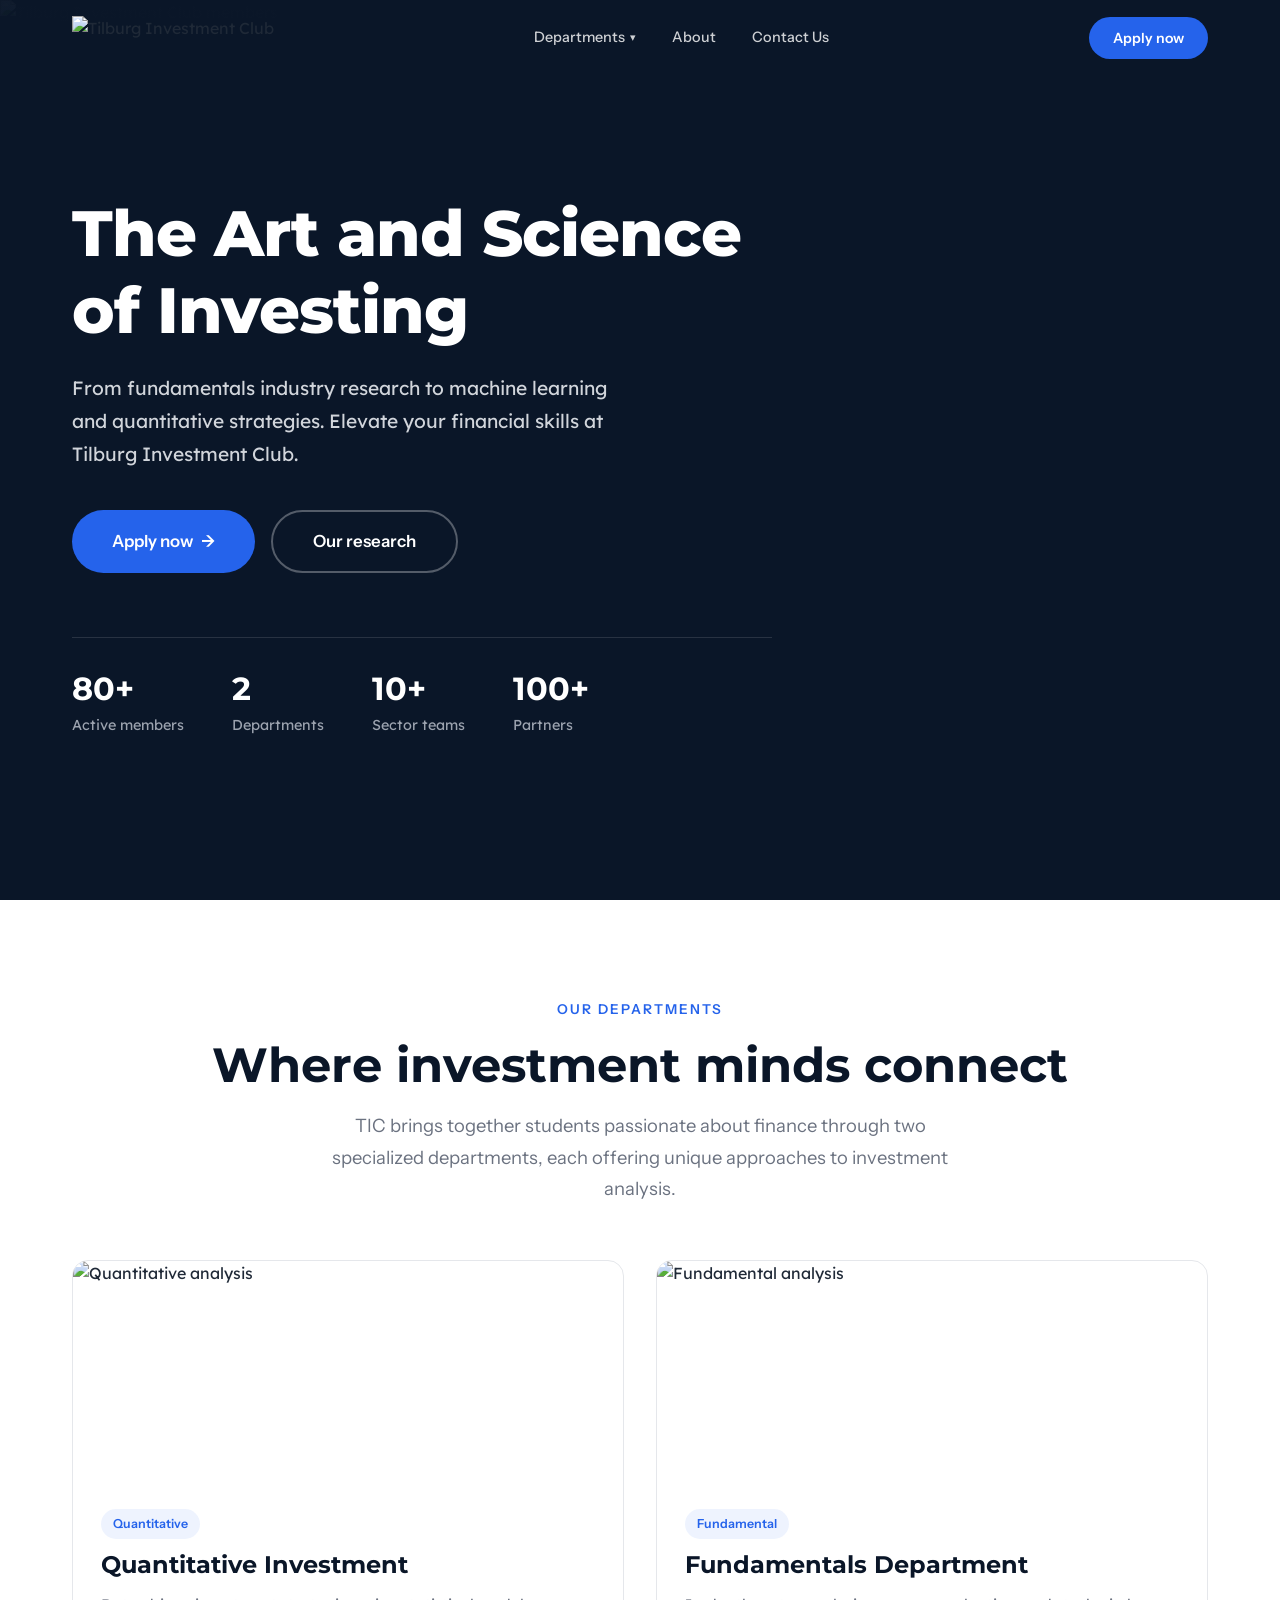
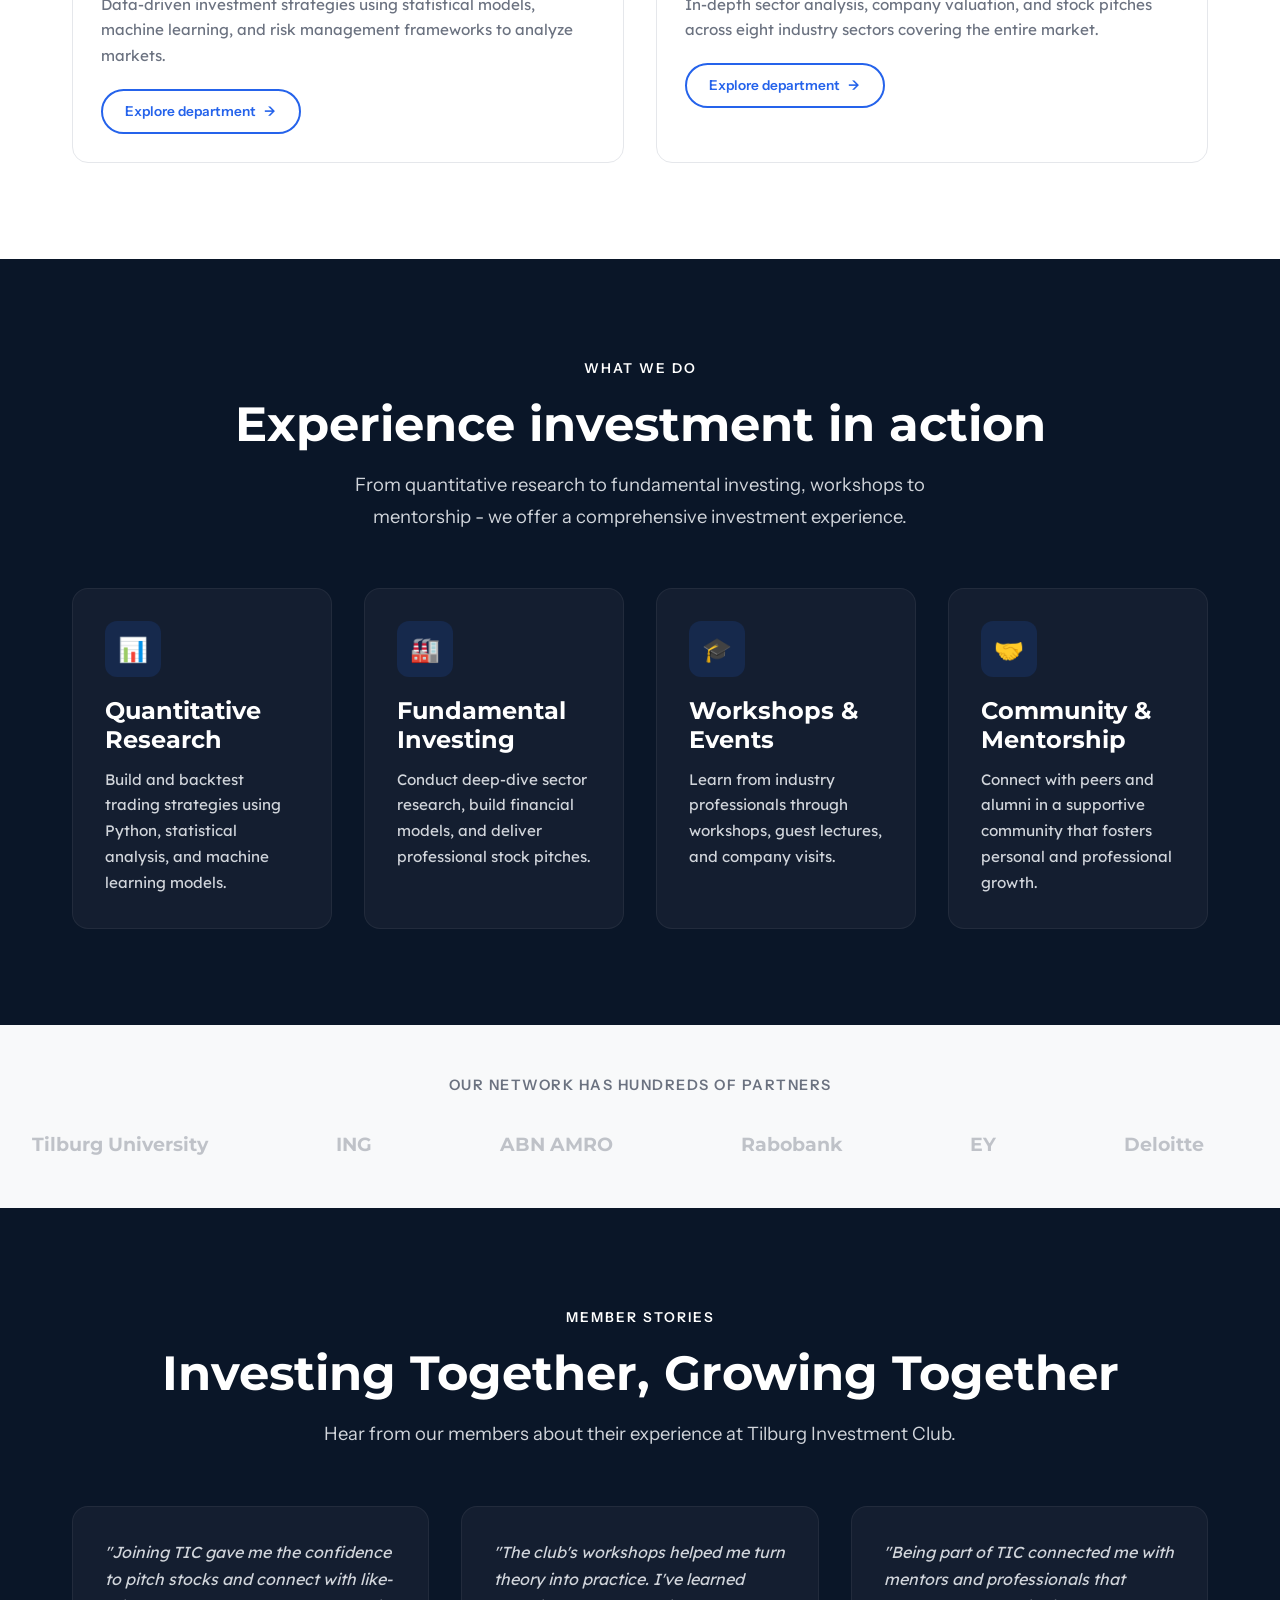
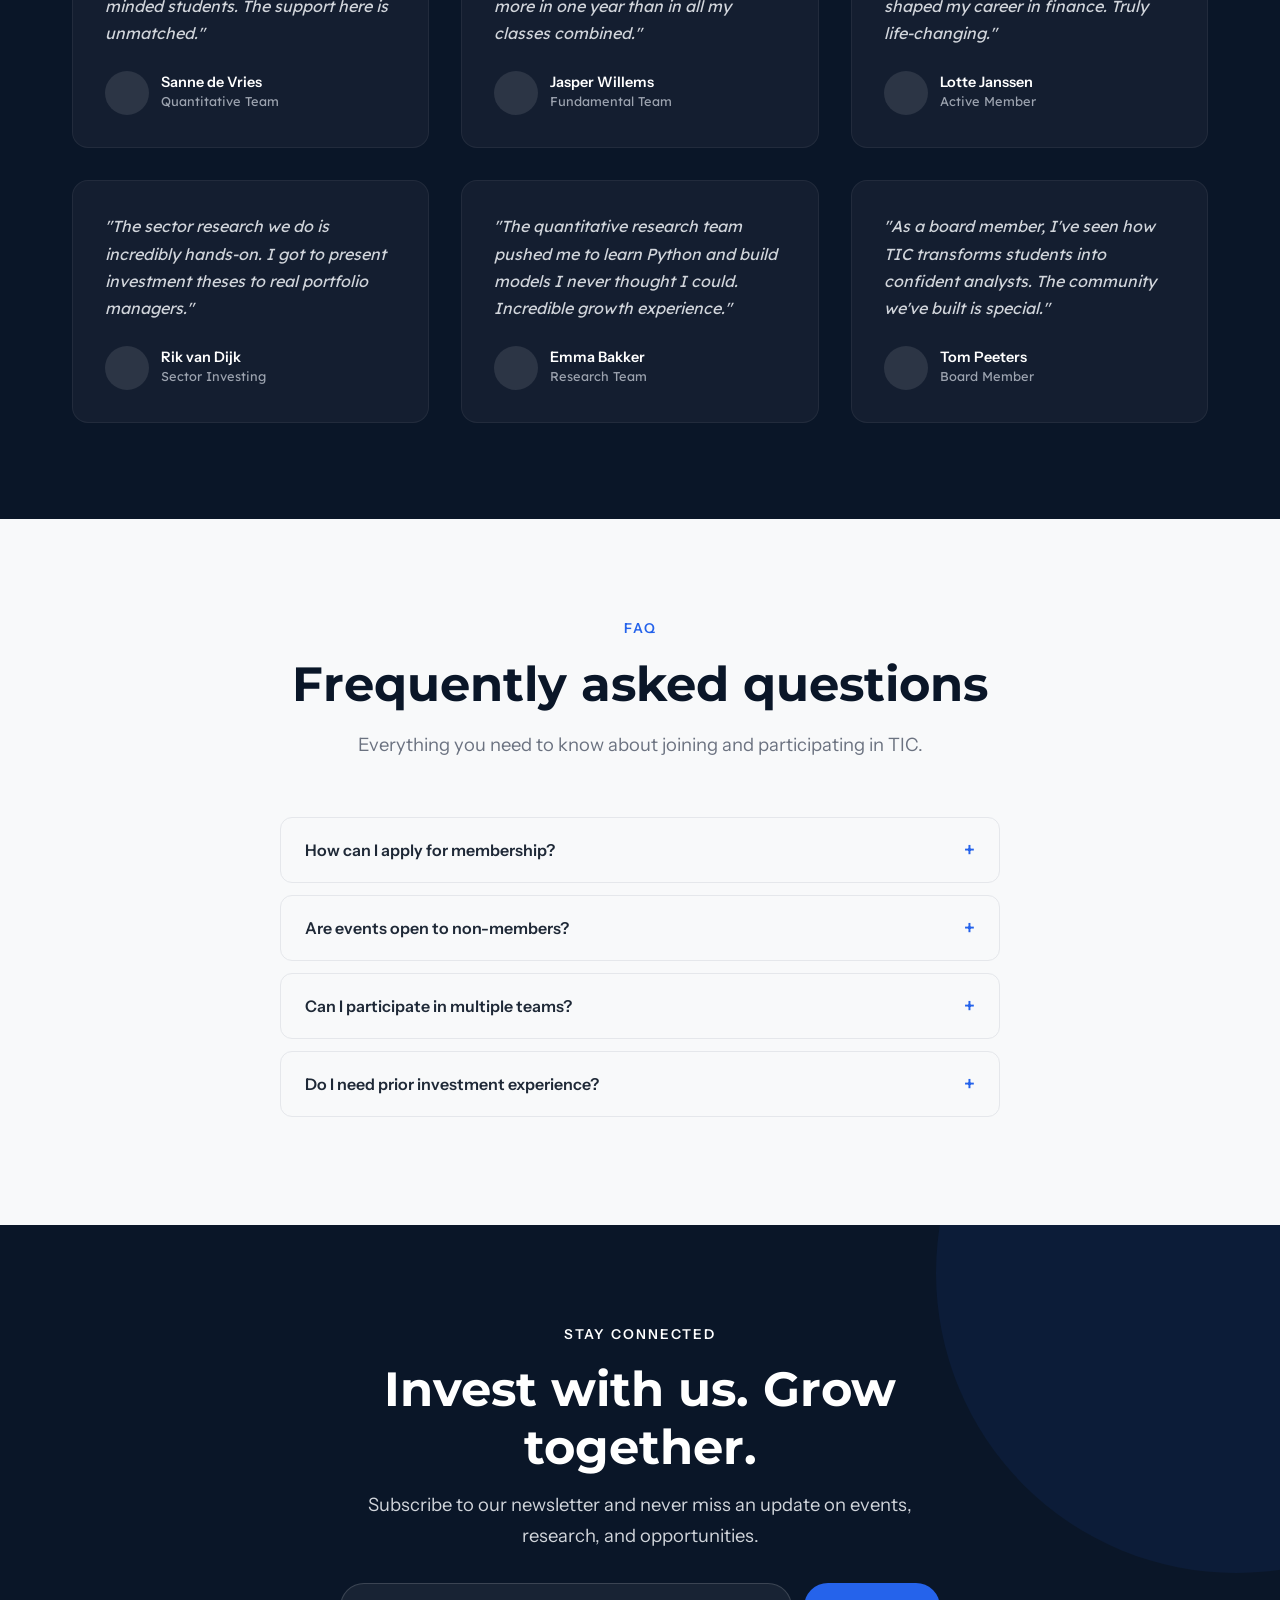
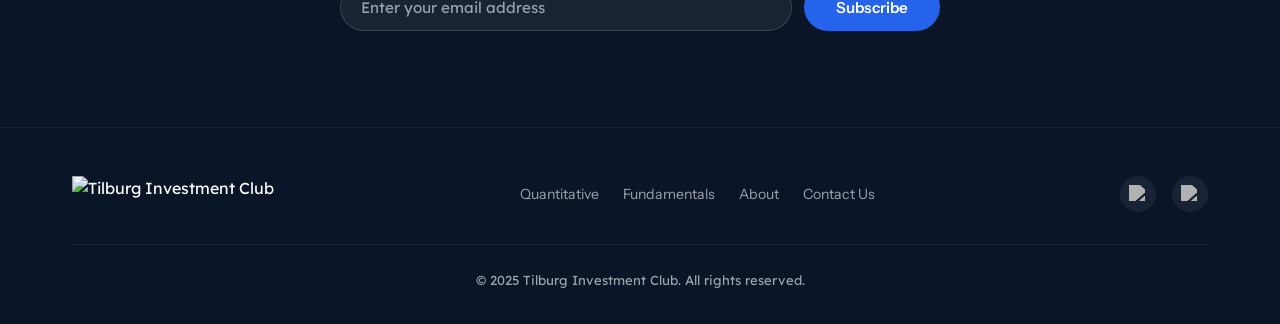
==== commit 020c857b: "updates" ====
--- a/index.html
+++ b/index.html
@@ -58,10 +58,7 @@
           <a href="about.html" class="nav-link">About</a>
         </li>
         <li class="nav-item">
-          <a href="blog.html" class="nav-link">Blog</a>
-        </li>
-        <li class="nav-item">
-          <a href="#" class="nav-link">Support</a>
+          <a href="contact.html" class="nav-link">Contact Us</a>
         </li>
       </ul>
 
@@ -281,57 +278,6 @@
     </div>
   </section>
 
-  <!-- Blog / News -->
-  <section class="section">
-    <div class="container">
-      <div class="section-header text-center">
-        <span class="section-label">Latest Insights</span>
-        <h2>Invest. Connect. Grow together.</h2>
-        <p class="subtitle" style="margin: 1rem auto 0;">Stay up to date with our latest research, events, and member stories.</p>
-      </div>
-
-      <div class="grid-4">
-        <a href="article.html?id=ml-portfolio-optimization" class="card" style="text-decoration:none; color:inherit;">
-          <img class="card-img" src="https://cdn.prod.website-files.com/695e2df7ee8dd9038d569d1b/69a5f2140d94759156ad0491_5144675a-2715-4324-8a52-b66e8c38b852.avif" alt="Quantitative insights">
-          <div class="card-body">
-            <span class="card-tag">Quantitative</span>
-            <h4 style="margin-top: 0.75rem;">Machine Learning in Portfolio Optimization</h4>
-            <p>How our quant team is leveraging ML models to build smarter portfolios.</p>
-          </div>
-        </a>
-        <a href="article.html?id=european-renewables-undervalued" class="card" style="text-decoration:none; color:inherit;">
-          <img class="card-img" src="https://cdn.prod.website-files.com/695e2df7ee8dd9038d569d1b/69a5f2140d94759156ad0485_bda9df45-f543-4ccc-a40b-11065d5a5675.avif" alt="Sector research">
-          <div class="card-body">
-            <span class="card-tag">Energy &amp; Utilities</span>
-            <h4 style="margin-top: 0.75rem;">European Renewables: Undervalued Opportunities</h4>
-            <p>Our energy sector team explores the shifting landscape of European utilities.</p>
-          </div>
-        </a>
-        <a href="article.html?id=from-student-to-analyst" class="card" style="text-decoration:none; color:inherit;">
-          <img class="card-img" src="https://cdn.prod.website-files.com/695e2df7ee8dd9038d569d1b/69a5f2140d94759156ad0497_0e8fd889-0c57-496c-a883-4dafd39d346a.avif" alt="Member story">
-          <div class="card-body">
-            <span class="card-tag">Community</span>
-            <h4 style="margin-top: 0.75rem;">From Student to Analyst: A TIC Journey</h4>
-            <p>How one member leveraged their TIC experience to land a role at a top firm.</p>
-          </div>
-        </a>
-        <a href="article.html?id=biotech-pipeline-valuation" class="card" style="text-decoration:none; color:inherit;">
-          <img class="card-img" src="https://cdn.prod.website-files.com/695e2df7ee8dd9038d569d1b/69a5f2140d94759156ad04a2_5113c4db-6904-4a9d-8dea-284a9fb7c8e1.avif" alt="Healthcare research">
-          <div class="card-body">
-            <span class="card-tag">Healthcare</span>
-            <h4 style="margin-top: 0.75rem;">Valuing Biotech Pipelines: A rNPV Framework</h4>
-            <p>A probability-adjusted approach to valuing early-stage pharmaceutical companies.</p>
-          </div>
-        </a>
-      </div>
-    </div>
-  </section>
-
-  <!-- View all articles link -->
-  <div style="text-align:center; padding: 0 0 1rem;">
-    <a href="blog.html" class="btn btn-outline">View all articles <span class="arrow">&rarr;</span></a>
-  </div>
-
   <!-- FAQ Section -->
   <section class="section" style="background: var(--color-off-white);">
     <div class="container">
@@ -407,8 +353,8 @@
         <div class="footer-links">
           <a href="quantitative.html">Quantitative</a>
           <a href="fundamentals.html">Fundamentals</a>
-          <a href="#">About</a>
-          <a href="#">Blog</a>
+          <a href="about.html">About</a>
+          <a href="contact.html">Contact Us</a>
         </div>
         <div class="footer-social">
           <a href="https://www.linkedin.com/company/tilburg-investment-club" target="_blank" rel="noopener">
